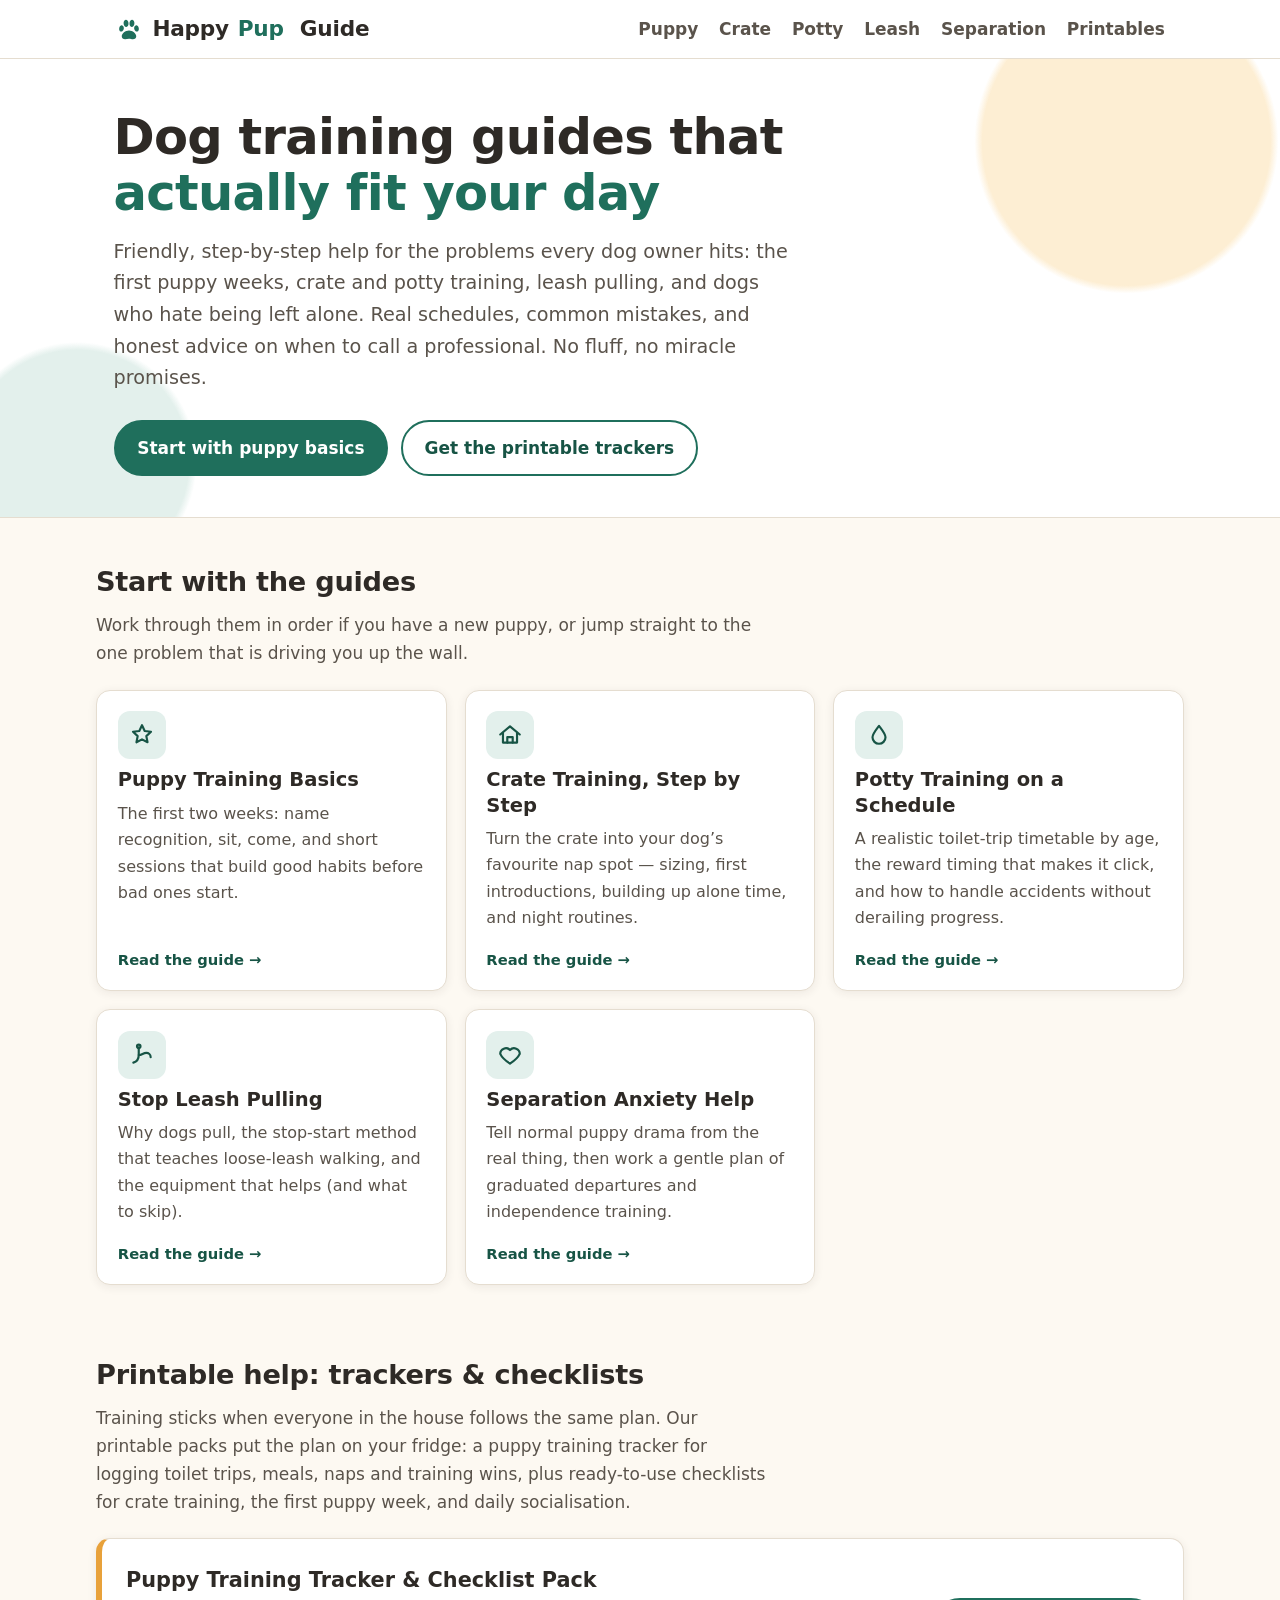
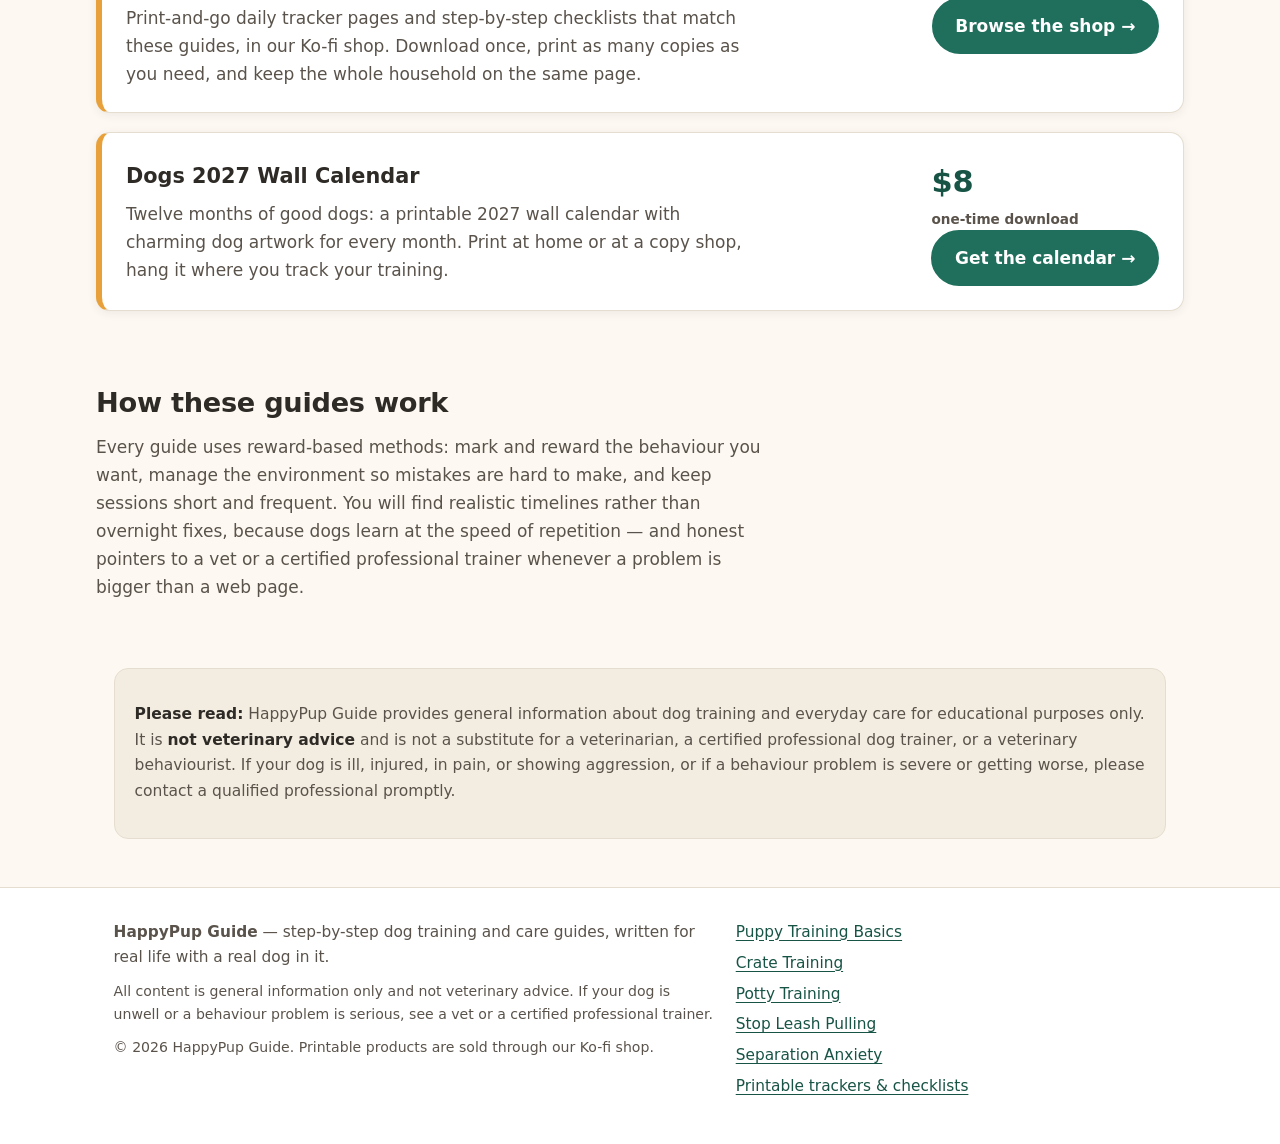
==== index.html @ bf8b65f8 "Launch happypup-guide" ====
<!DOCTYPE html>
<html lang="en">
<head>
<meta charset="utf-8">
<meta name="viewport" content="width=device-width, initial-scale=1">
<title>HappyPup Guide — Friendly Dog Training &amp; Care Guides</title>
<meta name="description" content="Clear, step-by-step dog training guides: puppy basics, crate training, potty schedules, loose-leash walking and separation anxiety — plus printable trackers. No fluff, no miracle promises.">
<meta property="og:type" content="website">
<meta property="og:site_name" content="HappyPup Guide">
<meta property="og:title" content="HappyPup Guide — Friendly Dog Training &amp; Care Guides">
<meta property="og:description" content="Step-by-step dog training guides that fit your day, with schedules, checklists and printable trackers.">
<meta property="og:url" content="https://oddjack0.github.io/happypup-guide/">
<link rel="stylesheet" href="styles.css">
</head>
<body>
<a class="skip-link" href="#main">Skip to main content</a>

<header class="site-header">
  <div class="wrap header-in">
    <a class="logo" href="index.html" aria-label="HappyPup Guide — home">
      <svg width="30" height="30" viewBox="0 0 24 24" fill="currentColor" aria-hidden="true" focusable="false" class="logo-pup"><path d="M12 13.2c-2.9 0-5.8 2.3-5.8 4.6 0 1.5 1.1 2.4 2.7 2.4 1 0 1.9-.4 3.1-.4s2.1.4 3.1.4c1.6 0 2.7-.9 2.7-2.4 0-2.3-2.9-4.6-5.8-4.6ZM6.6 9.1c-1-.3-2.1.6-2.4 2-.3 1.3.2 2.6 1.2 2.9 1 .3 2.1-.6 2.4-2 .3-1.3-.2-2.6-1.2-2.9Zm10.8 0c-1 .3-1.5 1.6-1.2 2.9.3 1.4 1.4 2.3 2.4 2 1-.3 1.5-1.6 1.2-2.9-.3-1.4-1.4-2.3-2.4-2ZM9.4 4.6c-1.1.1-1.9 1.5-1.7 3.1.1 1.5 1.1 2.7 2.2 2.6 1.1-.1 1.9-1.5 1.7-3.1-.1-1.5-1.1-2.7-2.2-2.6Zm5.2 0c-1.1-.1-2.1 1.1-2.2 2.6-.2 1.6.6 3 1.7 3.1 1.1.1 2.1-1.1 2.2-2.6.2-1.6-.6-3-1.7-3.1Z"/></svg>
      Happy<span class="logo-pup">Pup</span>&nbsp;Guide
    </a>
    <nav class="site-nav" aria-label="Main navigation">
      <ul>
        <li><a href="guide-puppy-training.html">Puppy</a></li>
        <li><a href="guide-crate-training.html">Crate</a></li>
        <li><a href="guide-potty-training.html">Potty</a></li>
        <li><a href="guide-leash-pulling.html">Leash</a></li>
        <li><a href="guide-separation-anxiety.html">Separation</a></li>
        <li><a href="https://ko-fi.com/oddjack/shop">Printables</a></li>
      </ul>
    </nav>
  </div>
</header>

<main id="main">
  <section class="hero">
    <div class="wrap">
      <h1>Dog training guides that <span class="hl">actually fit your day</span></h1>
      <p class="lede">Friendly, step-by-step help for the problems every dog owner hits: the first puppy weeks, crate and potty training, leash pulling, and dogs who hate being left alone. Real schedules, common mistakes, and honest advice on when to call a professional. No fluff, no miracle promises.</p>
      <div class="hero-actions">
        <a class="btn" href="guide-puppy-training.html">Start with puppy basics</a>
        <a class="btn ghost" href="#printables">Get the printable trackers</a>
      </div>
    </div>
  </section>

  <section class="section wrap" aria-labelledby="guides-heading">
    <h2 id="guides-heading">Start with the guides</h2>
    <p class="section-sub">Work through them in order if you have a new puppy, or jump straight to the one problem that is driving you up the wall.</p>

    <div class="card-grid">
      <article class="card">
        <div class="card-icon" aria-hidden="true">
          <svg width="26" height="26" viewBox="0 0 24 24" fill="none" stroke="currentColor" stroke-width="2" stroke-linecap="round" stroke-linejoin="round"><path d="M12 3l2.5 5.3 5.8.7-4.3 4 1.1 5.7L12 16l-5.1 2.7L8 13 3.7 9l5.8-.7z"/></svg>
        </div>
        <h3><a href="guide-puppy-training.html">Puppy Training Basics</a></h3>
        <p>The first two weeks: name recognition, sit, come, and short sessions that build good habits before bad ones start.</p>
        <p class="card-meta"><a href="guide-puppy-training.html">Read the guide →</a></p>
      </article>

      <article class="card">
        <div class="card-icon" aria-hidden="true">
          <svg width="26" height="26" viewBox="0 0 24 24" fill="none" stroke="currentColor" stroke-width="2" stroke-linecap="round" stroke-linejoin="round"><path d="M3 11.5 12 4l9 7.5"/><path d="M5.5 10v9h13v-9"/><path d="M9.5 19v-5h5v5"/></svg>
        </div>
        <h3><a href="guide-crate-training.html">Crate Training, Step by Step</a></h3>
        <p>Turn the crate into your dog&rsquo;s favourite nap spot — sizing, first introductions, building up alone time, and night routines.</p>
        <p class="card-meta"><a href="guide-crate-training.html">Read the guide →</a></p>
      </article>

      <article class="card">
        <div class="card-icon" aria-hidden="true">
          <svg width="26" height="26" viewBox="0 0 24 24" fill="none" stroke="currentColor" stroke-width="2" stroke-linecap="round" stroke-linejoin="round"><path d="M12 3.5c3 4 6 7.4 6 10.6a6 6 0 1 1-12 0C6 10.9 9 7.5 12 3.5Z"/></svg>
        </div>
        <h3><a href="guide-potty-training.html">Potty Training on a Schedule</a></h3>
        <p>A realistic toilet-trip timetable by age, the reward timing that makes it click, and how to handle accidents without derailing progress.</p>
        <p class="card-meta"><a href="guide-potty-training.html">Read the guide →</a></p>
      </article>

      <article class="card">
        <div class="card-icon" aria-hidden="true">
          <svg width="26" height="26" viewBox="0 0 24 24" fill="none" stroke="currentColor" stroke-width="2" stroke-linecap="round" stroke-linejoin="round"><path d="M4 19c4-1 5-4 5-7V5"/><circle cx="9" cy="4" r="1.6"/><path d="M9 12c3 0 4-2 7-2 2 0 4 1.5 4 4"/></svg>
        </div>
        <h3><a href="guide-leash-pulling.html">Stop Leash Pulling</a></h3>
        <p>Why dogs pull, the stop-start method that teaches loose-leash walking, and the equipment that helps (and what to skip).</p>
        <p class="card-meta"><a href="guide-leash-pulling.html">Read the guide →</a></p>
      </article>

      <article class="card">
        <div class="card-icon" aria-hidden="true">
          <svg width="26" height="26" viewBox="0 0 24 24" fill="none" stroke="currentColor" stroke-width="2" stroke-linecap="round" stroke-linejoin="round"><path d="M12 20s-7-4.6-9-9a5.2 5.2 0 0 1 9-3.6A5.2 5.2 0 0 1 21 11c-2 4.4-9 9-9 9Z"/></svg>
        </div>
        <h3><a href="guide-separation-anxiety.html">Separation Anxiety Help</a></h3>
        <p>Tell normal puppy drama from the real thing, then work a gentle plan of graduated departures and independence training.</p>
        <p class="card-meta"><a href="guide-separation-anxiety.html">Read the guide →</a></p>
      </article>
    </div>
  </section>

  <section class="section wrap" id="printables" aria-labelledby="printables-heading">
    <h2 id="printables-heading">Printable help: trackers &amp; checklists</h2>
    <p class="section-sub">Training sticks when everyone in the house follows the same plan. Our printable packs put the plan on your fridge: a puppy training tracker for logging toilet trips, meals, naps and training wins, plus ready-to-use checklists for crate training, the first puppy week, and daily socialisation.</p>

    <div class="promo">
      <div>
        <h3>Puppy Training Tracker &amp; Checklist Pack</h3>
        <p>Print-and-go daily tracker pages and step-by-step checklists that match these guides, in our Ko-fi shop. Download once, print as many copies as you need, and keep the whole household on the same page.</p>
      </div>
      <div>
        <a class="btn" href="https://ko-fi.com/oddjack/shop">Browse the shop →</a>
      </div>
    </div>

    <div class="promo">
      <div>
        <h3>Dogs 2027 Wall Calendar</h3>
        <p>Twelve months of good dogs: a printable 2027 wall calendar with charming dog artwork for every month. Print at home or at a copy shop, hang it where you track your training.</p>
      </div>
      <div>
        <p class="price">$8<small>one-time download</small></p>
        <a class="btn" href="https://ko-fi.com/s/ce961ba7b0">Get the calendar →</a>
      </div>
    </div>
  </section>

  <section class="section wrap" aria-labelledby="approach-heading">
    <h2 id="approach-heading">How these guides work</h2>
    <p class="section-sub">Every guide uses reward-based methods: mark and reward the behaviour you want, manage the environment so mistakes are hard to make, and keep sessions short and frequent. You will find realistic timelines rather than overnight fixes, because dogs learn at the speed of repetition — and honest pointers to a vet or a certified professional trainer whenever a problem is bigger than a web page.</p>
  </section>

  <div class="wrap">
    <aside class="disclaimer" aria-label="Important disclaimer">
      <p><strong>Please read:</strong> HappyPup Guide provides general information about dog training and everyday care for educational purposes only. It is <strong>not veterinary advice</strong> and is not a substitute for a veterinarian, a certified professional dog trainer, or a veterinary behaviourist. If your dog is ill, injured, in pain, or showing aggression, or if a behaviour problem is severe or getting worse, please contact a qualified professional promptly.</p>
    </aside>
  </div>
</main>

<footer class="site-footer">
  <div class="wrap footer-in">
    <div>
      <p><strong>HappyPup Guide</strong> — step-by-step dog training and care guides, written for real life with a real dog in it.</p>
      <p class="fineprint">All content is general information only and not veterinary advice. If your dog is unwell or a behaviour problem is serious, see a vet or a certified professional trainer.</p>
      <p class="fineprint">© 2026 HappyPup Guide. Printable products are sold through our Ko-fi shop.</p>
    </div>
    <nav aria-label="Footer navigation">
      <ul>
        <li><a href="guide-puppy-training.html">Puppy Training Basics</a></li>
        <li><a href="guide-crate-training.html">Crate Training</a></li>
        <li><a href="guide-potty-training.html">Potty Training</a></li>
        <li><a href="guide-leash-pulling.html">Stop Leash Pulling</a></li>
        <li><a href="guide-separation-anxiety.html">Separation Anxiety</a></li>
        <li><a href="https://ko-fi.com/oddjack/shop">Printable trackers &amp; checklists</a></li>
      </ul>
    </nav>
  </div>
</footer>
</body>
</html>
---- styles.css ----
/* HappyPup Guide — styles.css
   Pure hand-written CSS. No external fonts, images, or frameworks. */

/* ---------- Tokens ---------- */
:root {
  --bg: #fdf9f2;
  --surface: #ffffff;
  --ink: #2e2a26;
  --ink-soft: #5a534b;
  --brand: #1f6f5c;        /* deep teal-green, dark enough for white text */
  --brand-deep: #175445;
  --accent: #e8a13a;       /* warm amber */
  --accent-soft: #fdeed3;
  --teal-soft: #e3f0ec;
  --line: #e5ddd0;
  --danger-bg: #fdf0ec;
  --danger-ink: #8c3b22;
  --radius: 14px;
  --maxw: 68rem;
  --shadow: 0 2px 10px rgba(46, 42, 38, 0.08);
}

* { box-sizing: border-box; }

html { scroll-behavior: smooth; }

body {
  margin: 0;
  background: var(--bg);
  color: var(--ink);
  font-family: "Segoe UI", system-ui, -apple-system, "Helvetica Neue", Arial, sans-serif;
  font-size: 1.0625rem;
  line-height: 1.65;
}

/* ---------- Accessibility ---------- */
.skip-link {
  position: absolute;
  left: -9999px;
  top: 0;
  background: var(--brand-deep);
  color: #fff;
  padding: 0.6rem 1rem;
  z-index: 100;
  border-radius: 0 0 var(--radius) 0;
}
.skip-link:focus { left: 0; }

a { color: var(--brand-deep); text-underline-offset: 3px; }
a:hover { color: var(--brand); }
a:focus-visible, button:focus-visible {
  outline: 3px solid var(--accent);
  outline-offset: 2px;
}

.visually-hidden {
  position: absolute;
  width: 1px; height: 1px;
  overflow: hidden;
  clip: rect(0 0 0 0);
  white-space: nowrap;
}

/* ---------- Layout ---------- */
.wrap {
  max-width: var(--maxw);
  margin: 0 auto;
  padding: 0 1.1rem;
}

main { display: block; }

/* ---------- Header ---------- */
.site-header {
  background: var(--surface);
  border-bottom: 1px solid var(--line);
  position: sticky;
  top: 0;
  z-index: 10;
}
.header-in {
  display: flex;
  align-items: center;
  justify-content: space-between;
  gap: 1rem;
  padding-top: 0.7rem;
  padding-bottom: 0.7rem;
  flex-wrap: wrap;
}
.logo {
  display: inline-flex;
  align-items: center;
  gap: 0.55rem;
  font-size: 1.35rem;
  font-weight: 800;
  color: var(--ink);
  text-decoration: none;
  letter-spacing: -0.01em;
}
.logo:hover { color: var(--brand-deep); }
.logo svg { flex: none; }
.logo .logo-pup { color: var(--brand); }

.site-nav ul {
  list-style: none;
  display: flex;
  flex-wrap: wrap;
  gap: 0.25rem 1.1rem;
  margin: 0;
  padding: 0;
}
.site-nav a {
  text-decoration: none;
  font-weight: 600;
  color: var(--ink-soft);
  padding: 0.3rem 0.1rem;
}
.site-nav a:hover, .site-nav a[aria-current="page"] { color: var(--brand-deep); }
.site-nav a[aria-current="page"] { border-bottom: 3px solid var(--accent); }

/* ---------- Hero ---------- */
.hero {
  background:
    radial-gradient(circle at 88% 18%, var(--accent-soft) 0 9rem, transparent 9.5rem),
    radial-gradient(circle at 6% 88%, var(--teal-soft) 0 7rem, transparent 7.5rem),
    var(--surface);
  border-bottom: 1px solid var(--line);
  padding: 3.2rem 0 2.6rem;
}
.hero h1 {
  font-size: clamp(2rem, 5.2vw, 3.1rem);
  line-height: 1.12;
  margin: 0 0 0.9rem;
  letter-spacing: -0.015em;
  max-width: 22ch;
}
.hero h1 .hl { color: var(--brand); }
.hero p.lede {
  font-size: 1.2rem;
  color: var(--ink-soft);
  max-width: 56ch;
  margin: 0 0 1.6rem;
}
.hero-actions { display: flex; flex-wrap: wrap; gap: 0.8rem; }

.btn {
  display: inline-block;
  background: var(--brand);
  color: #fff;
  font-weight: 700;
  text-decoration: none;
  padding: 0.75rem 1.35rem;
  border-radius: 999px;
  border: 2px solid var(--brand);
}
.btn:hover { background: var(--brand-deep); color: #fff; }
.btn.ghost {
  background: transparent;
  color: var(--brand-deep);
}
.btn.ghost:hover { background: var(--teal-soft); }

/* ---------- Sections & cards ---------- */
.section { padding: 2.6rem 0 0.6rem; }
.section > h2, .section-head h2 {
  font-size: 1.7rem;
  margin: 0 0 0.4rem;
  letter-spacing: -0.01em;
}
.section-sub { color: var(--ink-soft); margin: 0 0 1.4rem; max-width: 62ch; }

.card-grid {
  display: grid;
  grid-template-columns: repeat(auto-fit, minmax(17rem, 1fr));
  gap: 1.1rem;
  padding-bottom: 1rem;
}
.card {
  background: var(--surface);
  border: 1px solid var(--line);
  border-radius: var(--radius);
  padding: 1.3rem 1.3rem 1.15rem;
  box-shadow: var(--shadow);
  display: flex;
  flex-direction: column;
  gap: 0.5rem;
}
.card .card-icon {
  width: 3rem; height: 3rem;
  border-radius: 12px;
  background: var(--teal-soft);
  display: grid;
  place-items: center;
  color: var(--brand-deep);
}
.card h3 { margin: 0; font-size: 1.22rem; line-height: 1.3; }
.card h3 a { color: var(--ink); text-decoration: none; }
.card h3 a:hover { color: var(--brand-deep); text-decoration: underline; }
.card p { margin: 0; color: var(--ink-soft); font-size: 1rem; }
.card .card-meta {
  margin-top: auto;
  padding-top: 0.5rem;
  font-size: 0.92rem;
  font-weight: 700;
  color: var(--brand-deep);
}
.card .card-meta a { text-decoration: none; }
.card .card-meta a:hover { text-decoration: underline; }

/* Product / promo cards */
.promo {
  background: var(--surface);
  border: 1px solid var(--line);
  border-left: 6px solid var(--accent);
  border-radius: var(--radius);
  box-shadow: var(--shadow);
  padding: 1.5rem;
  display: grid;
  gap: 1.2rem;
  grid-template-columns: 1fr;
  align-items: center;
  margin-bottom: 1.2rem;
}
@media (min-width: 44rem) {
  .promo { grid-template-columns: 1fr auto; }
}
.promo h3 { margin: 0 0 0.4rem; font-size: 1.3rem; }
.promo p { margin: 0; color: var(--ink-soft); max-width: 58ch; }
.promo .price {
  font-size: 1.9rem;
  font-weight: 800;
  color: var(--brand-deep);
  white-space: nowrap;
}
.promo .price small { display: block; font-size: 0.85rem; font-weight: 600; color: var(--ink-soft); }

/* ---------- Article ---------- */
.article { padding: 2.2rem 0 0.5rem; }
.article .wrap { max-width: 46rem; }
.eyebrow {
  text-transform: uppercase;
  letter-spacing: 0.09em;
  font-size: 0.82rem;
  font-weight: 800;
  color: var(--brand);
  margin: 0 0 0.5rem;
}
.article h1 {
  font-size: clamp(1.85rem, 4.6vw, 2.6rem);
  line-height: 1.18;
  letter-spacing: -0.015em;
  margin: 0 0 0.7rem;
}
.article .standfirst {
  font-size: 1.15rem;
  color: var(--ink-soft);
  margin: 0 0 1.6rem;
}
.article h2 {
  font-size: 1.42rem;
  margin: 2.1rem 0 0.6rem;
  letter-spacing: -0.01em;
}
.article h3 { font-size: 1.13rem; margin: 1.5rem 0 0.4rem; }
.article p { margin: 0 0 1rem; }
.article ul, .article ol { margin: 0 0 1.1rem; padding-left: 1.4rem; }
.article li { margin-bottom: 0.4rem; }
.article strong { color: var(--ink); }

/* Callouts */
.note, .warning, .checklist {
  border-radius: var(--radius);
  padding: 1.05rem 1.2rem;
  margin: 1.4rem 0;
  border: 1px solid var(--line);
}
.note { background: var(--teal-soft); border-color: #c8ddd6; }
.warning { background: var(--danger-bg); border-color: #f0d2c6; }
.warning h2, .warning h3 { color: var(--danger-ink); margin-top: 0; }
.note h2, .note h3, .checklist h2, .checklist h3 { margin-top: 0; font-size: 1.12rem; }
.note p:last-child, .warning p:last-child, .checklist ul:last-child { margin-bottom: 0; }

.checklist { background: var(--surface); box-shadow: var(--shadow); }
.checklist ul { list-style: none; padding-left: 0; margin-bottom: 0; }
.checklist li {
  position: relative;
  padding-left: 1.7rem;
  margin-bottom: 0.5rem;
}
.checklist li::before {
  content: "";
  position: absolute;
  left: 0.1rem; top: 0.33rem;
  width: 0.85rem; height: 0.85rem;
  border: 2px solid var(--brand);
  border-radius: 4px;
  background: var(--bg);
}

/* Tables */
.table-scroll { overflow-x: auto; margin: 1.2rem 0 1.4rem; }
table {
  border-collapse: collapse;
  width: 100%;
  background: var(--surface);
  font-size: 0.99rem;
}
caption {
  text-align: left;
  font-weight: 700;
  padding: 0.5rem 0;
}
th, td {
  border: 1px solid var(--line);
  padding: 0.55rem 0.7rem;
  text-align: left;
  vertical-align: top;
}
thead th { background: var(--teal-soft); }

/* In-article product strip */
.product-strip {
  background: var(--accent-soft);
  border: 1px solid #efdcae;
  border-radius: var(--radius);
  padding: 1.05rem 1.2rem;
  margin: 1.6rem 0;
}
.product-strip h2, .product-strip h3 { margin-top: 0; font-size: 1.12rem; }
.product-strip p:last-child { margin-bottom: 0; }

/* Prev / next */
.guide-nav {
  display: flex;
  flex-wrap: wrap;
  gap: 0.9rem;
  justify-content: space-between;
  margin: 2.4rem 0 0.5rem;
  border-top: 1px solid var(--line);
  padding-top: 1.3rem;
}
.guide-nav a {
  display: block;
  background: var(--surface);
  border: 1px solid var(--line);
  border-radius: var(--radius);
  padding: 0.85rem 1.1rem;
  text-decoration: none;
  font-weight: 700;
  max-width: 100%;
  box-shadow: var(--shadow);
}
.guide-nav a:hover { border-color: var(--brand); }
.guide-nav a .dir {
  display: block;
  font-size: 0.82rem;
  font-weight: 600;
  color: var(--ink-soft);
  text-transform: uppercase;
  letter-spacing: 0.07em;
}
.guide-nav a.next { margin-left: auto; text-align: right; }

/* ---------- Disclaimer & footer ---------- */
.disclaimer {
  background: #f3ede1;
  border: 1px solid var(--line);
  border-radius: var(--radius);
  padding: 1.1rem 1.25rem;
  margin: 2.2rem 0;
  font-size: 0.97rem;
  color: var(--ink-soft);
}
.disclaimer strong { color: var(--ink); }

.site-footer {
  border-top: 1px solid var(--line);
  background: var(--surface);
  margin-top: 3rem;
  padding: 2rem 0 2.4rem;
  color: var(--ink-soft);
  font-size: 0.96rem;
}
.footer-in { display: grid; gap: 1.2rem; }
@media (min-width: 44rem) {
  .footer-in { grid-template-columns: 1.4fr 1fr; }
}
.site-footer nav ul { list-style: none; margin: 0; padding: 0; }
.site-footer nav li { margin-bottom: 0.35rem; }
.site-footer p { margin: 0 0 0.6rem; }
.site-footer .fineprint { font-size: 0.88rem; }
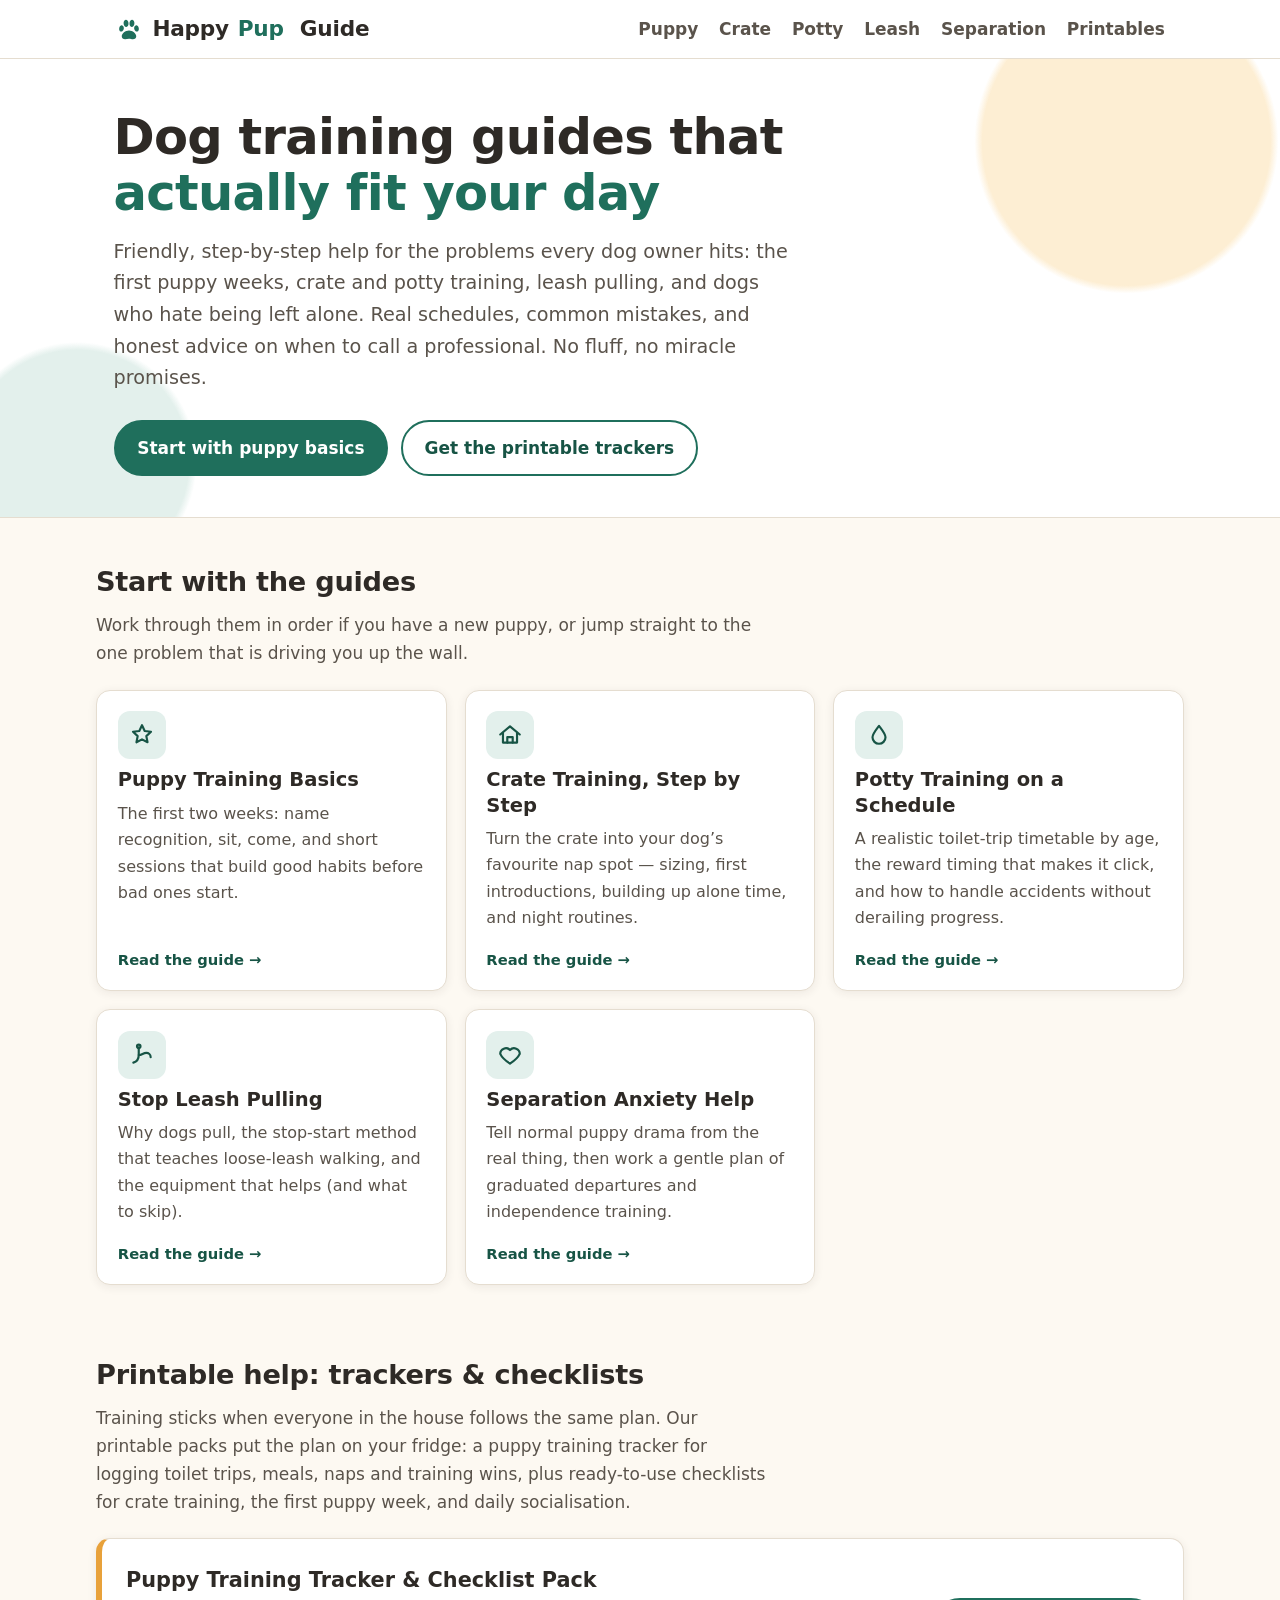
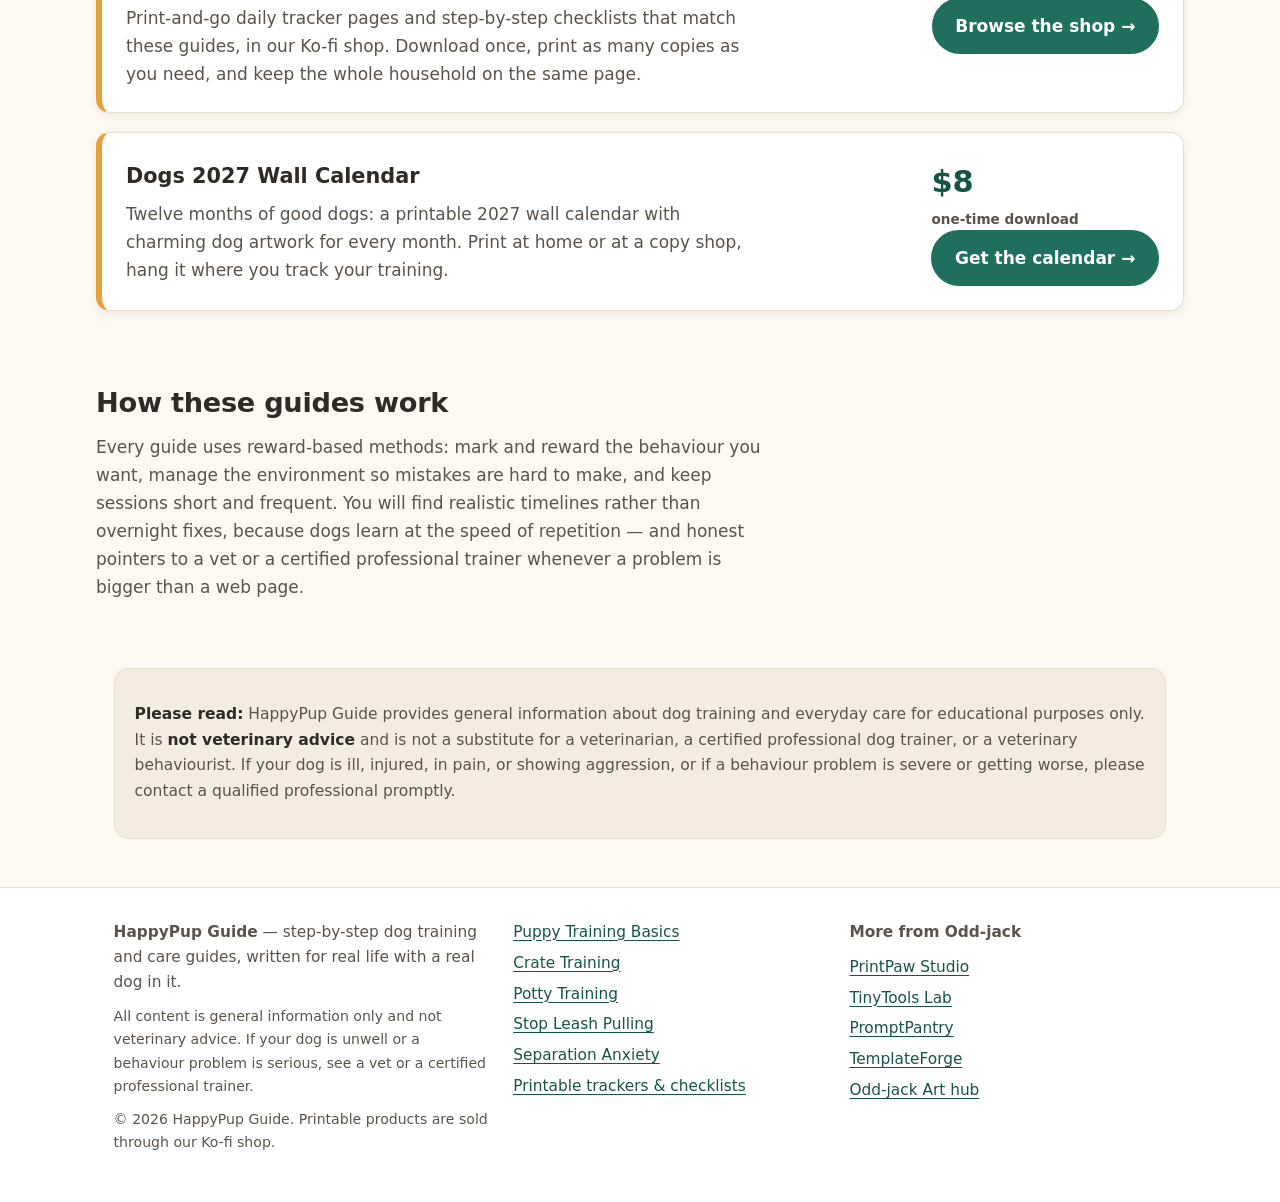
==== commit 00dc47f3: "Wire real Ko-fi product links + cross-site footer links" ====
--- a/index.html
+++ b/index.html
@@ -28,7 +28,7 @@
         <li><a href="guide-potty-training.html">Potty</a></li>
         <li><a href="guide-leash-pulling.html">Leash</a></li>
         <li><a href="guide-separation-anxiety.html">Separation</a></li>
-        <li><a href="https://ko-fi.com/oddjack/shop">Printables</a></li>
+        <li><a href="https://ko-fi.com/s/0b25be92f7">Printables</a></li>
       </ul>
     </nav>
   </div>
@@ -108,7 +108,7 @@
         <p>Print-and-go daily tracker pages and step-by-step checklists that match these guides, in our Ko-fi shop. Download once, print as many copies as you need, and keep the whole household on the same page.</p>
       </div>
       <div>
-        <a class="btn" href="https://ko-fi.com/oddjack/shop">Browse the shop →</a>
+        <a class="btn" href="https://ko-fi.com/s/0b25be92f7">Browse the shop →</a>
       </div>
     </div>
 
@@ -150,7 +150,17 @@
         <li><a href="guide-potty-training.html">Potty Training</a></li>
         <li><a href="guide-leash-pulling.html">Stop Leash Pulling</a></li>
         <li><a href="guide-separation-anxiety.html">Separation Anxiety</a></li>
-        <li><a href="https://ko-fi.com/oddjack/shop">Printable trackers &amp; checklists</a></li>
+        <li><a href="https://ko-fi.com/s/0b25be92f7">Printable trackers &amp; checklists</a></li>
+      </ul>
+    </nav>
+    <nav aria-label="More from Odd-jack">
+      <p><strong>More from Odd-jack</strong></p>
+      <ul>
+        <li><a href="https://oddjack0.github.io/printpaw-studio/">PrintPaw Studio</a></li>
+        <li><a href="https://oddjack0.github.io/tinytools-lab/">TinyTools Lab</a></li>
+        <li><a href="https://oddjack0.github.io/promptpantry/">PromptPantry</a></li>
+        <li><a href="https://oddjack0.github.io/templateforge/">TemplateForge</a></li>
+        <li><a href="https://oddjack0.github.io/oddjack-art/">Odd-jack Art hub</a></li>
       </ul>
     </nav>
   </div>
--- a/styles.css
+++ b/styles.css
@@ -383,7 +383,7 @@
 }
 .footer-in { display: grid; gap: 1.2rem; }
 @media (min-width: 44rem) {
-  .footer-in { grid-template-columns: 1.4fr 1fr; }
+  .footer-in { grid-template-columns: 1.2fr 1fr 1fr; }
 }
 .site-footer nav ul { list-style: none; margin: 0; padding: 0; }
 .site-footer nav li { margin-bottom: 0.35rem; }
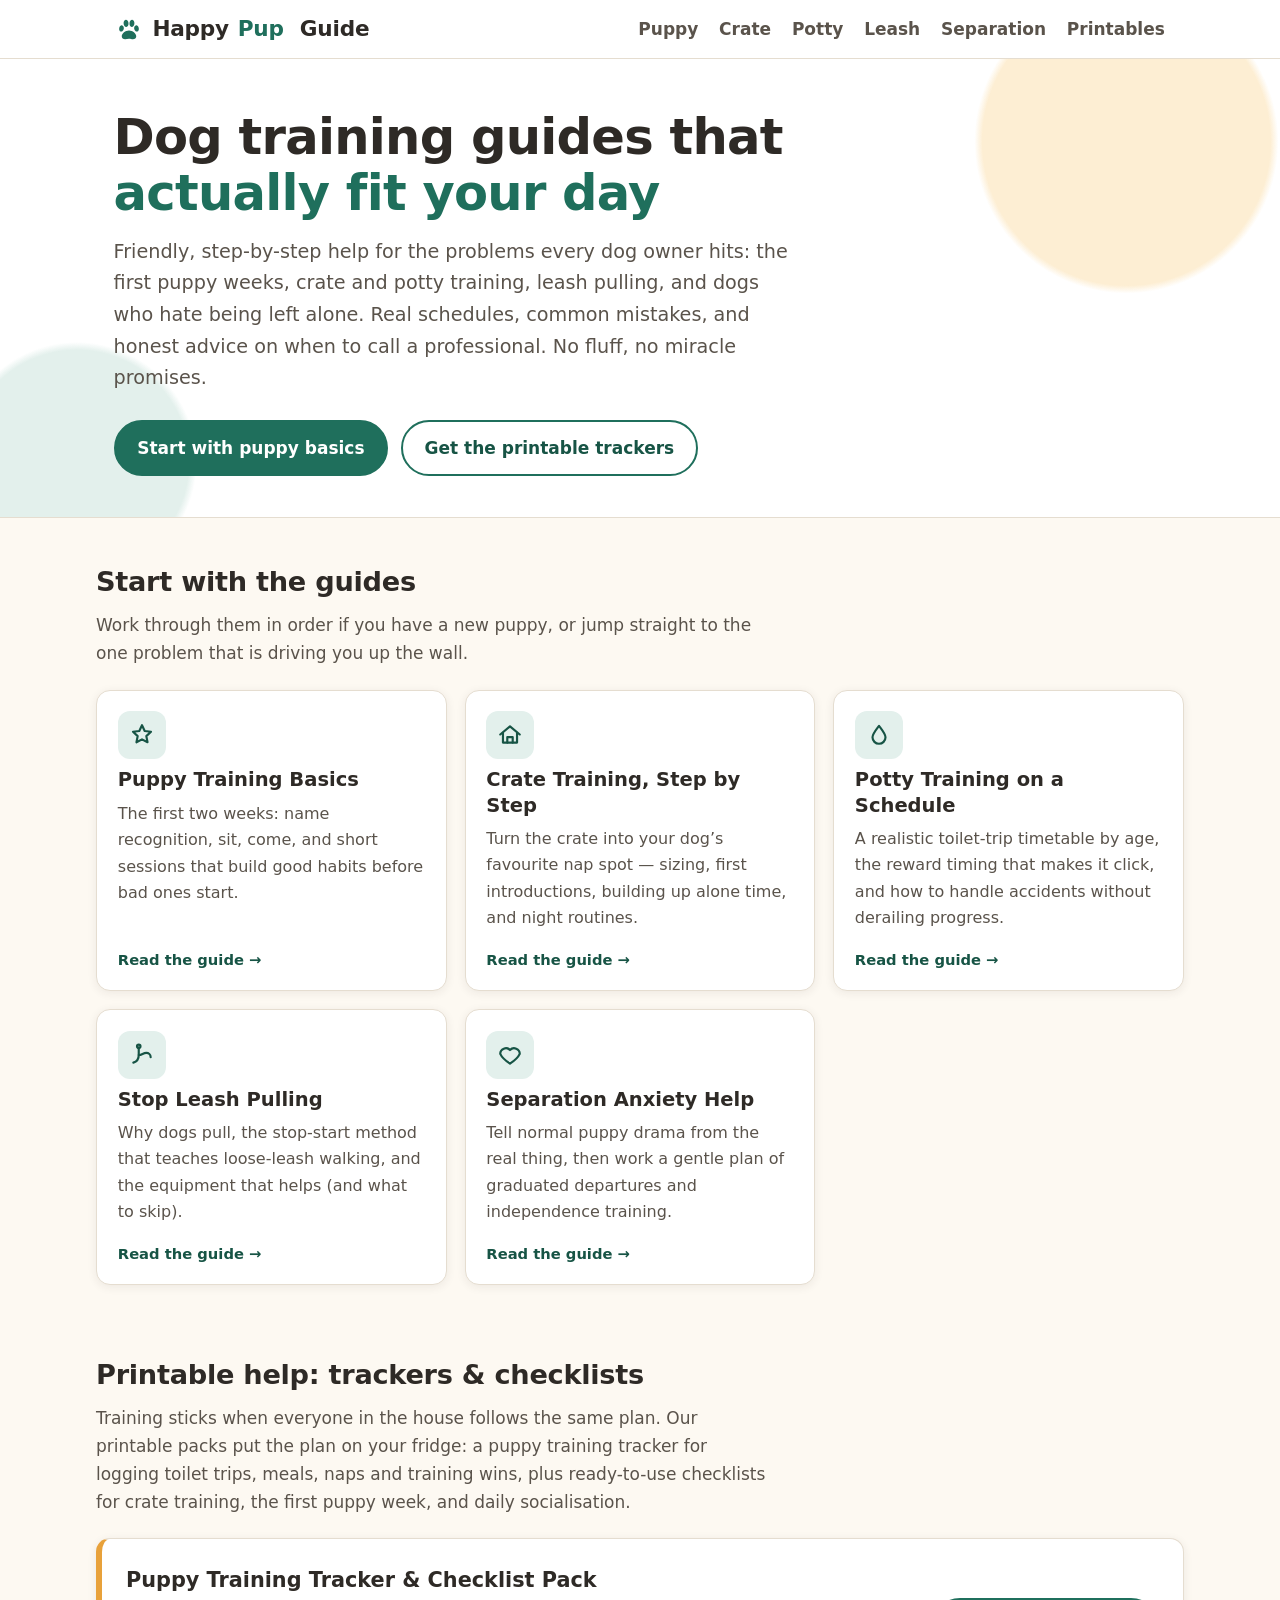
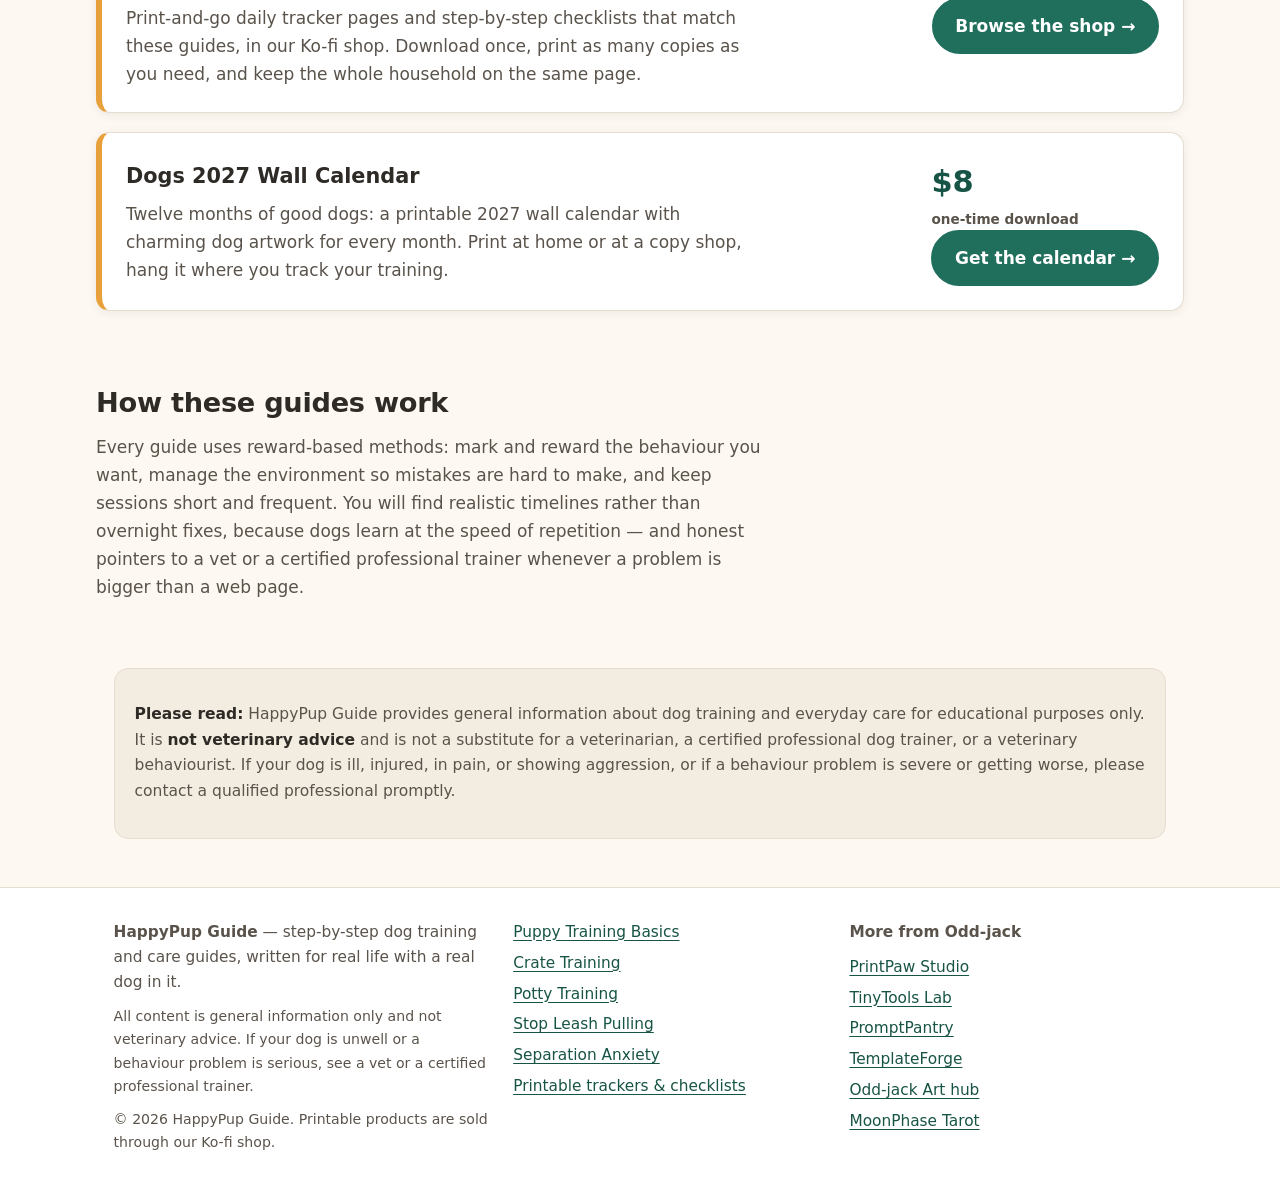
==== commit 5bca62e4: "Add MoonPhase Tarot to More from Odd-jack footer" ====
--- a/index.html
+++ b/index.html
@@ -161,6 +161,7 @@
         <li><a href="https://oddjack0.github.io/promptpantry/">PromptPantry</a></li>
         <li><a href="https://oddjack0.github.io/templateforge/">TemplateForge</a></li>
         <li><a href="https://oddjack0.github.io/oddjack-art/">Odd-jack Art hub</a></li>
+        <li><a href="https://oddjack0.github.io/moonphase-tarot/">MoonPhase Tarot</a></li>
       </ul>
     </nav>
   </div>
